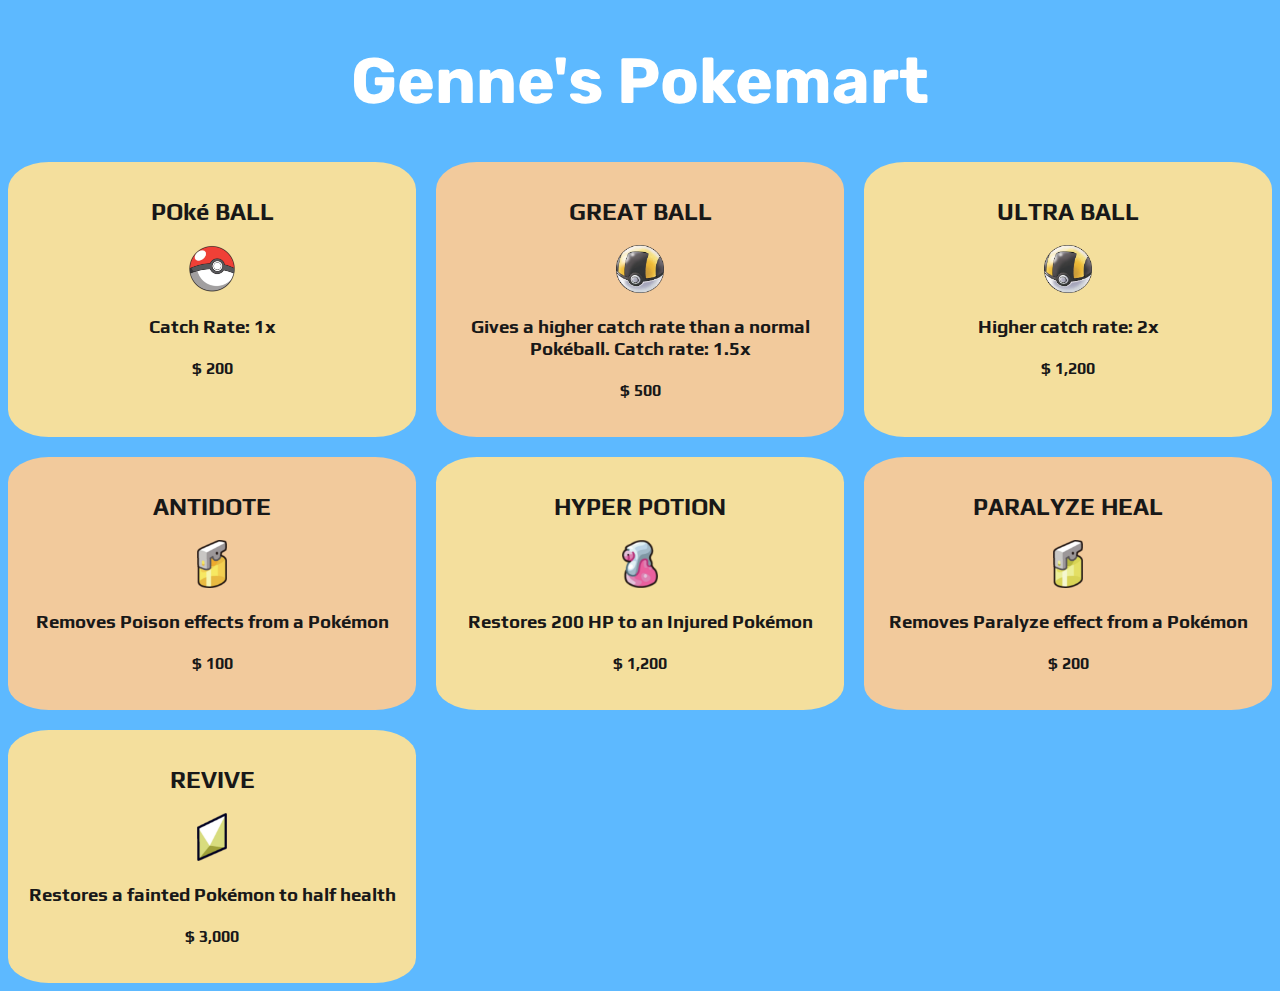
==== client/index.html @ ba46f415 "images????" ====
<!DOCTYPE html>
<html lang="en">
<head>
    <meta charset="UTF-8">
    <meta http-equiv="X-UA-Compatible" content="IE=edge">
    <meta name="viewport" content="width=device-width, initial-scale=1.0">
    <link rel="stylesheet" href="styles.css"/>
    <link rel="preconnect" href="https://fonts.googleapis.com"> 
    <link rel="preconnect" href="https://fonts.gstatic.com" crossorigin> 
    <link href="https://fonts.googleapis.com/css2?family=Play:wght@400;700&family=Rubik:ital,wght@0,300;0,400;0,700;1,300&display=swap" rel="stylesheet">
    <title>Genne's Pokemart</title>
</head>
<body>
    <header> </header>
        <h1> Genne's Pokemart </h1>

<div class="mart"> 
        <div class="yellow-mart">
            <h2 id="item-name"> POké BALL </h2>
            <img src="./assets/pokeball.webp"></img>
            <h3> Catch Rate: 1x </h3>
            <h4> $ 200  </h4>
        </div>

        <div class="orange-mart"> 
            <h2 id="item-name"> GREAT BALL  </h2>
            <img src="./assets/ultraball.webp"> </img>
            <h3> Gives a higher catch rate than a normal Pokéball. Catch rate: 1.5x </h3>
            <h4> $ 500  </h4>
        </div>

        <div class="yellow-mart">
            <h2 id="item-name"> ULTRA BALL </h2>
            <img src="./assets/ultraball.webp"> </img>
            <h3> Higher catch rate: 2x </h3>
            <h4> $ 1,200  </h4>
        </div>

        <div class="orange-mart"> 
            <h2 id="item-name"> ANTIDOTE </h2>
            <img src="./assets/antidote.webp"> </img> 
            <h3> Removes Poison effects from a Pokémon </h3>
            <h4> $ 100 </h4>
        </div>

        <div class="yellow-mart">
            <h2 id="item-name"> HYPER POTION </h2>
            <img src="./assets/hyperpotion.webp"> </img>
            <h3> Restores 200 HP to an Injured Pokémon </h3>
            <h4> $ 1,200 </h4>
        </div>

        <div class="orange-mart"> 
            <h2 id="item-name"> PARALYZE HEAL</h2>
            <img src="./assets/paralyzeheal.webp"> </img>
            <h3> Removes Paralyze effect from a Pokémon </h3>
            <h4> $ 200 </h4>
        </div>

        <div class="yellow-mart">
            <h2 id="item-name"> REVIVE </h2>
            <img src="./assets/revive.webp"> </img>
            <h3> Restores a fainted Pokémon to half health </h3>
            <h4> $ 3,000 </h4>
        </div>
</div>
<!-- 
        <button id="secret"> Secret Button </button> -->

    <script src="/client/main.js"></script>
</body>
</html>
---- client/styles.css ----
body {
    background-color: #5db9ff;
    font-family: rubik;
    color: white;
    text-align: center;
}

h1 {
    font-size: 4rem;
}

h2 {
    font-family: 3rem;
    color: #181818;
    font-family: play;
}

h3 {
    color: #181818;
    font-family: play;
}

h4 {
    color: #181818;
    font-family: play;
}

img {
    height: 3rem;
    width: auto;
}

.yellow-mart {
    background-color: #F4DF9D;
    padding: 1rem;

    text-align: center;
    border-radius: 10%;
}

.orange-mart {
    background-color: #F2CA9C;
    padding: 1rem;
    text-align: center;
    border-radius: 10%;
}

.yellow-mart:hover {
    animation: bounce 0.5s linear;
    }

.orange-mart:hover {
    animation: bounce 0.5s linear;
    }

@keyframes bounce {
    20%{
        transform: translateY(-6px);
    }
    40%{
        transform: translateY(0px);
    }
    60%{
        transform: translateY(-2px);
    }
    80%{
        transform: translateY(0px;)
    }
}


.mart {
    padding-inline-start: 0;
    display: grid;
    grid-template-columns: repeat(auto-fit, minmax(320px, 1fr));
    grid-gap: 20px;
}

/* #fbd743-yellow, #363b81 dark blue/violet */
/* F2CA9C orange/  F4DF9D pokemart yellow /pokemart green 9CE8B2*/
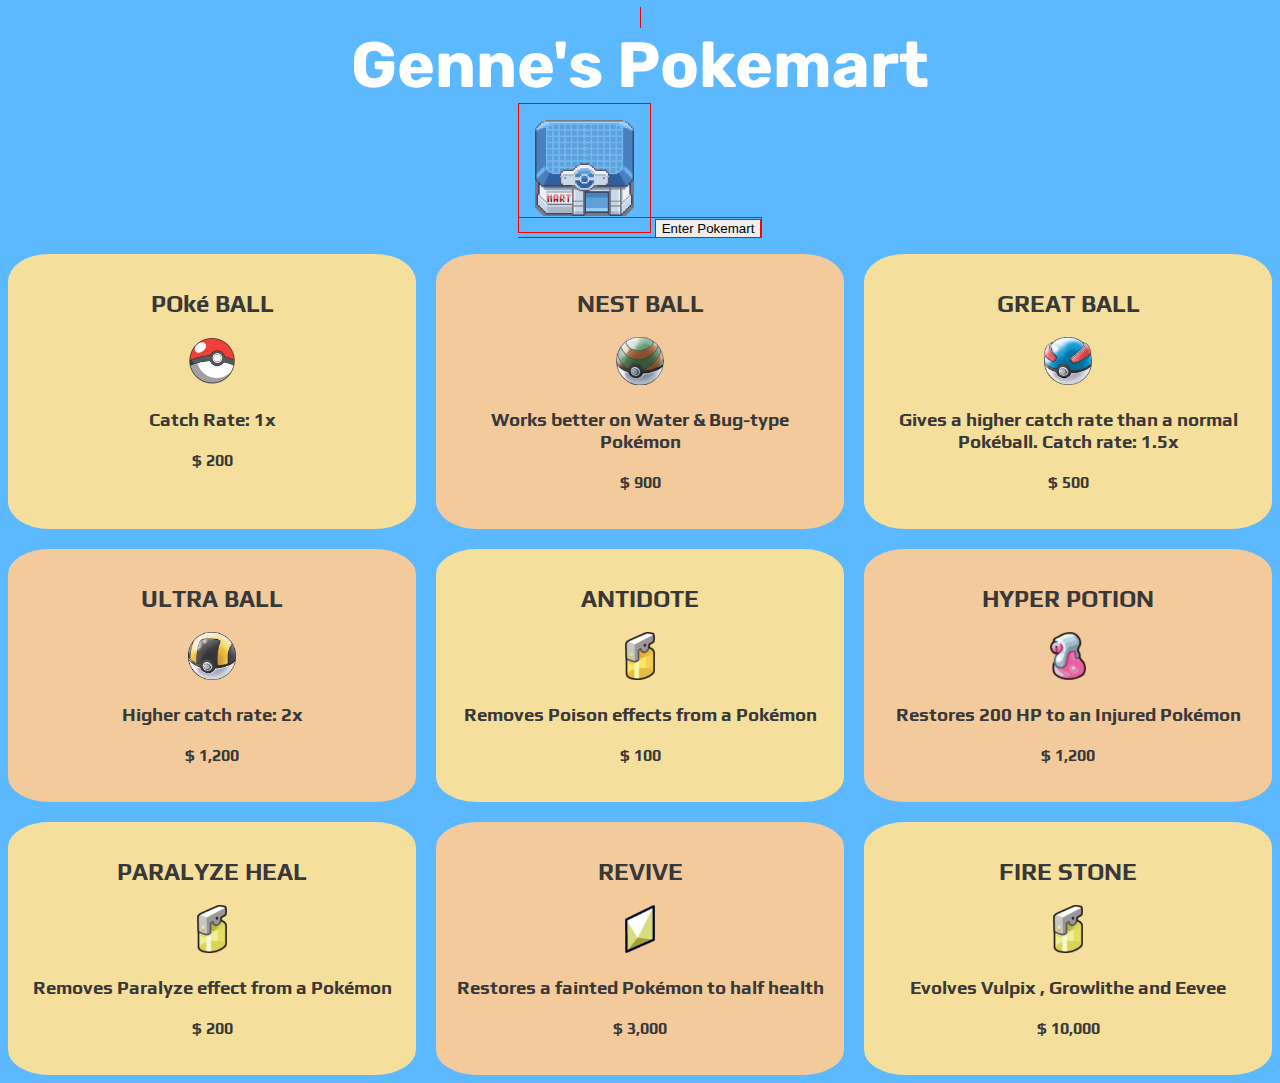
==== commit 621a940d: "button and header" ====
--- a/client/index.html
+++ b/client/index.html
@@ -11,10 +11,18 @@
     <title>Genne's Pokemart</title>
 </head>
 <body>
-    <header> </header>
-        <h1> Genne's Pokemart </h1>
+    <header>
+
+        <h1> Genne's Pokemart </h1> 
+        <img src="./assets/Pokemart.png" id="logo"></img>
+        <button class="enter-button"> Enter Pokemart </button>
+
+    </header>
+
+
 
 <div class="mart"> 
+
         <div class="yellow-mart">
             <h2 id="item-name"> POké BALL </h2>
             <img src="./assets/pokeball.webp"></img>
@@ -23,45 +31,59 @@
         </div>
 
         <div class="orange-mart"> 
+            <h2 id="item-name"> NEST BALL  </h2>
+            <img src="./assets/nestball.webp"> </img>
+            <h3> Works better on Water & Bug-type Pokémon </h3>
+            <h4> $ 900  </h4>
+        </div>
+
+        <div class="yellow-mart"> 
             <h2 id="item-name"> GREAT BALL  </h2>
-            <img src="./assets/ultraball.webp"> </img>
+            <img src="./assets/greatball.webp"> </img>
             <h3> Gives a higher catch rate than a normal Pokéball. Catch rate: 1.5x </h3>
             <h4> $ 500  </h4>
         </div>
 
-        <div class="yellow-mart">
+        <div class="orange-mart">
             <h2 id="item-name"> ULTRA BALL </h2>
             <img src="./assets/ultraball.webp"> </img>
             <h3> Higher catch rate: 2x </h3>
             <h4> $ 1,200  </h4>
         </div>
 
-        <div class="orange-mart"> 
+        <div class="yellow-mart"> 
             <h2 id="item-name"> ANTIDOTE </h2>
             <img src="./assets/antidote.webp"> </img> 
             <h3> Removes Poison effects from a Pokémon </h3>
             <h4> $ 100 </h4>
         </div>
 
-        <div class="yellow-mart">
+        <div class="orange-mart">
             <h2 id="item-name"> HYPER POTION </h2>
             <img src="./assets/hyperpotion.webp"> </img>
             <h3> Restores 200 HP to an Injured Pokémon </h3>
             <h4> $ 1,200 </h4>
         </div>
 
-        <div class="orange-mart"> 
-            <h2 id="item-name"> PARALYZE HEAL</h2>
+        <div class="yellow-mart"> 
+            <h2 id="item-name"> PARALYZE HEAL </h2>
             <img src="./assets/paralyzeheal.webp"> </img>
             <h3> Removes Paralyze effect from a Pokémon </h3>
             <h4> $ 200 </h4>
         </div>
 
-        <div class="yellow-mart">
+        <div class="orange-mart">
             <h2 id="item-name"> REVIVE </h2>
             <img src="./assets/revive.webp"> </img>
             <h3> Restores a fainted Pokémon to half health </h3>
             <h4> $ 3,000 </h4>
+        </div>
+
+        <div class="yellow-mart"> 
+            <h2 id="item-name"> FIRE STONE </h2>
+            <img src="./assets/paralyzeheal.webp"> </img>
+            <h3> Evolves Vulpix , Growlithe and Eevee </h3>
+            <h4> $ 10,000 </h4>
         </div>
 </div>
 <!-- 
--- a/client/styles.css
+++ b/client/styles.css
@@ -5,23 +5,49 @@
     text-align: center;
 }
 
+header {
+    display: inline;
+    border: 1px solid red;
+}
+
+#logo {
+    display: inline;
+    height: 6rem;
+    width: auto;
+    padding: 1rem ;
+    border: 1px solid red;
+}
+
+.enter-button {
+    text-align: center;
+    margin: auto;
+    display: inline;
+    border: 1px solid red;
+
+}
+
 h1 {
     font-size: 4rem;
+    color: white;
+    border-radius: 12px;
+    text-align: center;
+    margin: auto;
+    width: 60%;
 }
 
 h2 {
     font-family: 3rem;
-    color: #181818;
+    color: #383838;
     font-family: play;
 }
 
 h3 {
-    color: #181818;
+    color: #383838;
     font-family: play;
 }
 
 h4 {
-    color: #181818;
+    color: #383838;
     font-family: play;
 }
 
@@ -33,7 +59,6 @@
 .yellow-mart {
     background-color: #F4DF9D;
     padding: 1rem;
-
     text-align: center;
     border-radius: 10%;
 }
@@ -43,7 +68,7 @@
     padding: 1rem;
     text-align: center;
     border-radius: 10%;
-}
+} 
 
 .yellow-mart:hover {
     animation: bounce 0.5s linear;
@@ -70,11 +95,54 @@
 
 
 .mart {
+    padding-top: 1rem;
     padding-inline-start: 0;
     display: grid;
     grid-template-columns: repeat(auto-fit, minmax(320px, 1fr));
     grid-gap: 20px;
 }
 
+
+
 /* #fbd743-yellow, #363b81 dark blue/violet */
-/* F2CA9C orange/  F4DF9D pokemart yellow /pokemart green 9CE8B2*/+/* F2CA9C orange/  F4DF9D pokemart yellow /pokemart green 9CE8B2*/
+
+/* .flip-card-inner {
+
+    position: relative;
+    width: 90%;
+    height: 90%;
+    text-align: center;
+    transition: transform 0.8s;
+    transform-style: preserve-3d;
+  }
+  
+  /* Do an horizontal flip when you move the mouse over the flip box container */
+  /* .flip-card:hover .flip-card-inner {
+    transform: rotateY(180deg);
+  }
+  
+  /* Position the front and back side */
+  /* .flip-card-front, .flip-card-back {
+    position: absolute;
+    width: 90%;
+    height: 90%;
+    -webkit-backface-visibility: hidden; /* Safari */
+    /* backface-visibility: hidden;
+  }
+   */
+  /* Style the front side (fallback if image is missing) */
+  /* .flip-card-front {
+    background-color: #F4DF9D;
+    padding: 1rem;
+    text-align: center;
+    border-radius: 10%;
+  } */
+  
+  /* Style the back side */
+  /* .flip-card-back {
+    border-radius: 10%;
+    background-color: #F2CA9C;
+    color: white;
+    transform: rotateY(180deg);
+  } */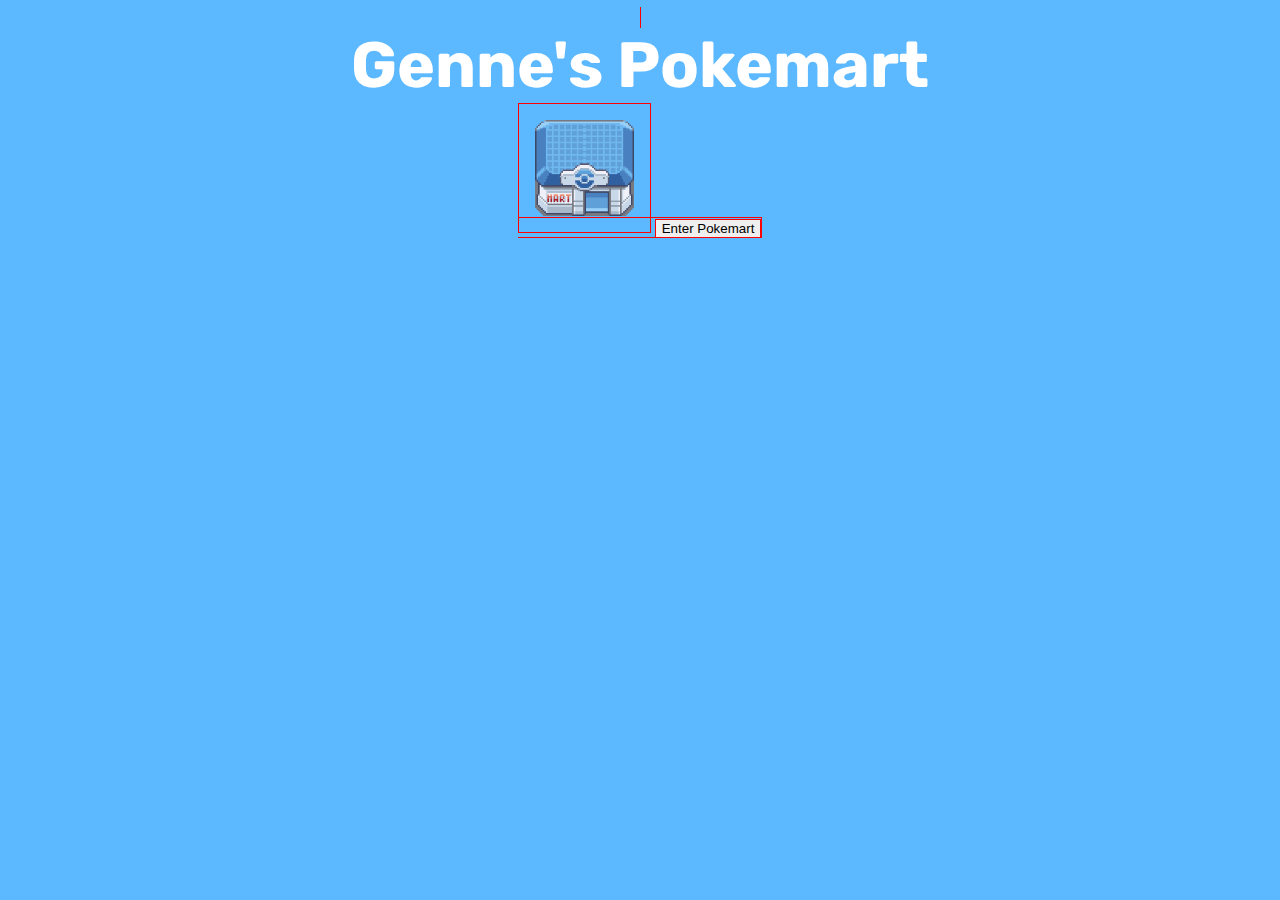
==== commit e5140d76: "display hidden button" ====
--- a/client/index.html
+++ b/client/index.html
@@ -15,7 +15,7 @@
 
         <h1> Genne's Pokemart </h1> 
         <img src="./assets/Pokemart.png" id="logo"></img>
-        <button class="enter-button"> Enter Pokemart </button>
+        <button class="enter-button" onclick="myFunction()"> Enter Pokemart </button>
 
     </header>
 
--- a/client/styles.css
+++ b/client/styles.css
@@ -100,6 +100,7 @@
     display: grid;
     grid-template-columns: repeat(auto-fit, minmax(320px, 1fr));
     grid-gap: 20px;
+    display: none;
 }
 
 
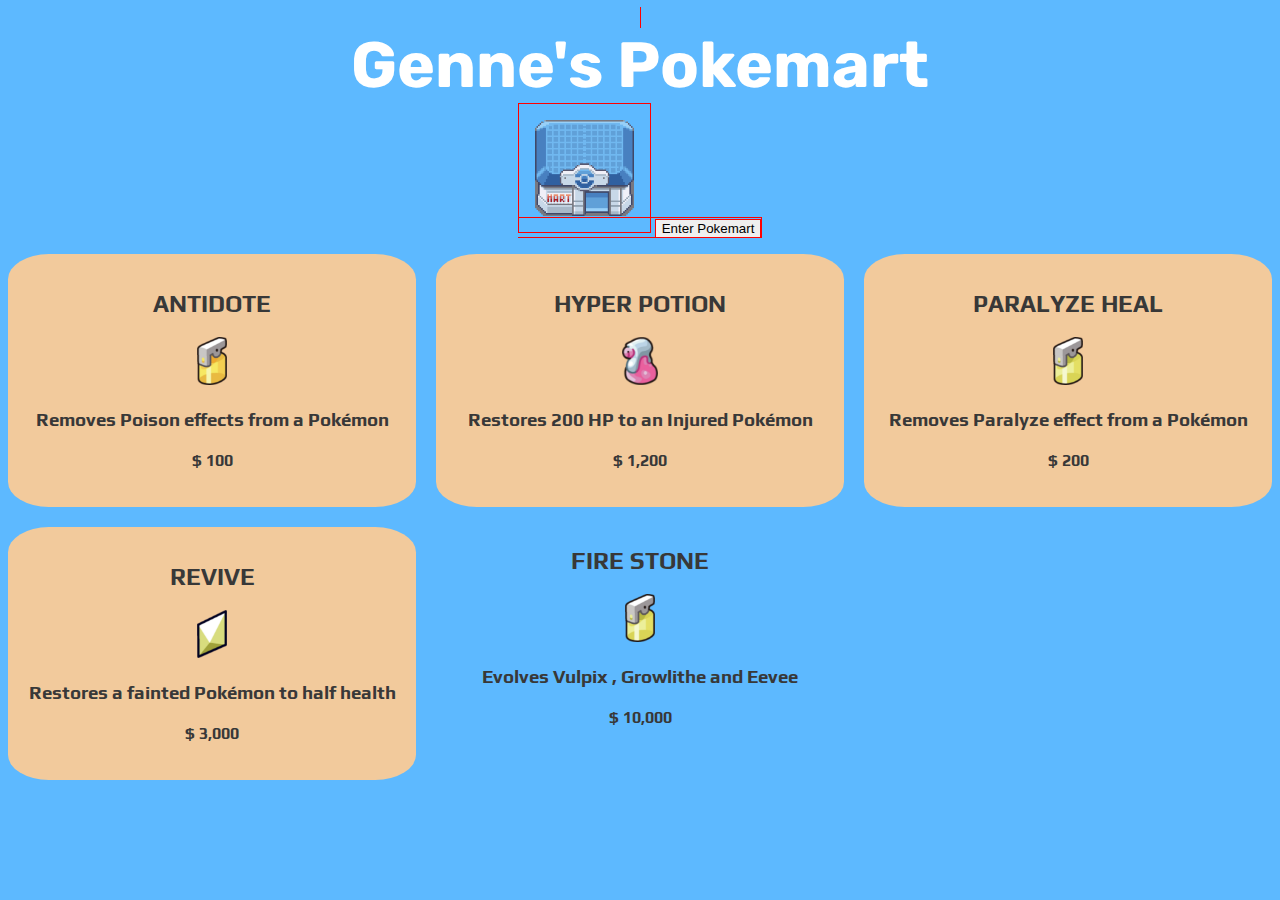
==== commit fd9a1d37: "adding filter buttons" ====
--- a/client/index.html
+++ b/client/index.html
@@ -15,9 +15,12 @@
 
         <h1> Genne's Pokemart </h1> 
         <img src="./assets/Pokemart.png" id="logo"></img>
-        <button class="enter-button" onclick="myFunction()"> Enter Pokemart </button>
+        <button class="enter-button" onclick="enterMart()"> Enter Pokemart </button>
 
     </header>
+
+    <!-- enter mart button opens up options, 
+    then can choose pokeballs or other -->
 
 
 
@@ -30,7 +33,7 @@
             <h4> $ 200  </h4>
         </div>
 
-        <div class="orange-mart"> 
+        <div class="yellow-mart"> 
             <h2 id="item-name"> NEST BALL  </h2>
             <img src="./assets/nestball.webp"> </img>
             <h3> Works better on Water & Bug-type Pokémon </h3>
@@ -44,14 +47,14 @@
             <h4> $ 500  </h4>
         </div>
 
-        <div class="orange-mart">
+        <div class="yellow-mart">
             <h2 id="item-name"> ULTRA BALL </h2>
             <img src="./assets/ultraball.webp"> </img>
             <h3> Higher catch rate: 2x </h3>
             <h4> $ 1,200  </h4>
         </div>
 
-        <div class="yellow-mart"> 
+        <div class="orange-mart"> 
             <h2 id="item-name"> ANTIDOTE </h2>
             <img src="./assets/antidote.webp"> </img> 
             <h3> Removes Poison effects from a Pokémon </h3>
@@ -65,7 +68,7 @@
             <h4> $ 1,200 </h4>
         </div>
 
-        <div class="yellow-mart"> 
+        <div class="orange-mart"> 
             <h2 id="item-name"> PARALYZE HEAL </h2>
             <img src="./assets/paralyzeheal.webp"> </img>
             <h3> Removes Paralyze effect from a Pokémon </h3>
@@ -79,7 +82,7 @@
             <h4> $ 3,000 </h4>
         </div>
 
-        <div class="yellow-mart"> 
+        <div class="green-mart"> 
             <h2 id="item-name"> FIRE STONE </h2>
             <img src="./assets/paralyzeheal.webp"> </img>
             <h3> Evolves Vulpix , Growlithe and Eevee </h3>
--- a/client/styles.css
+++ b/client/styles.css
@@ -61,6 +61,7 @@
     padding: 1rem;
     text-align: center;
     border-radius: 10%;
+    display: none;
 }
 
 .orange-mart {
@@ -100,7 +101,6 @@
     display: grid;
     grid-template-columns: repeat(auto-fit, minmax(320px, 1fr));
     grid-gap: 20px;
-    display: none;
 }
 
 
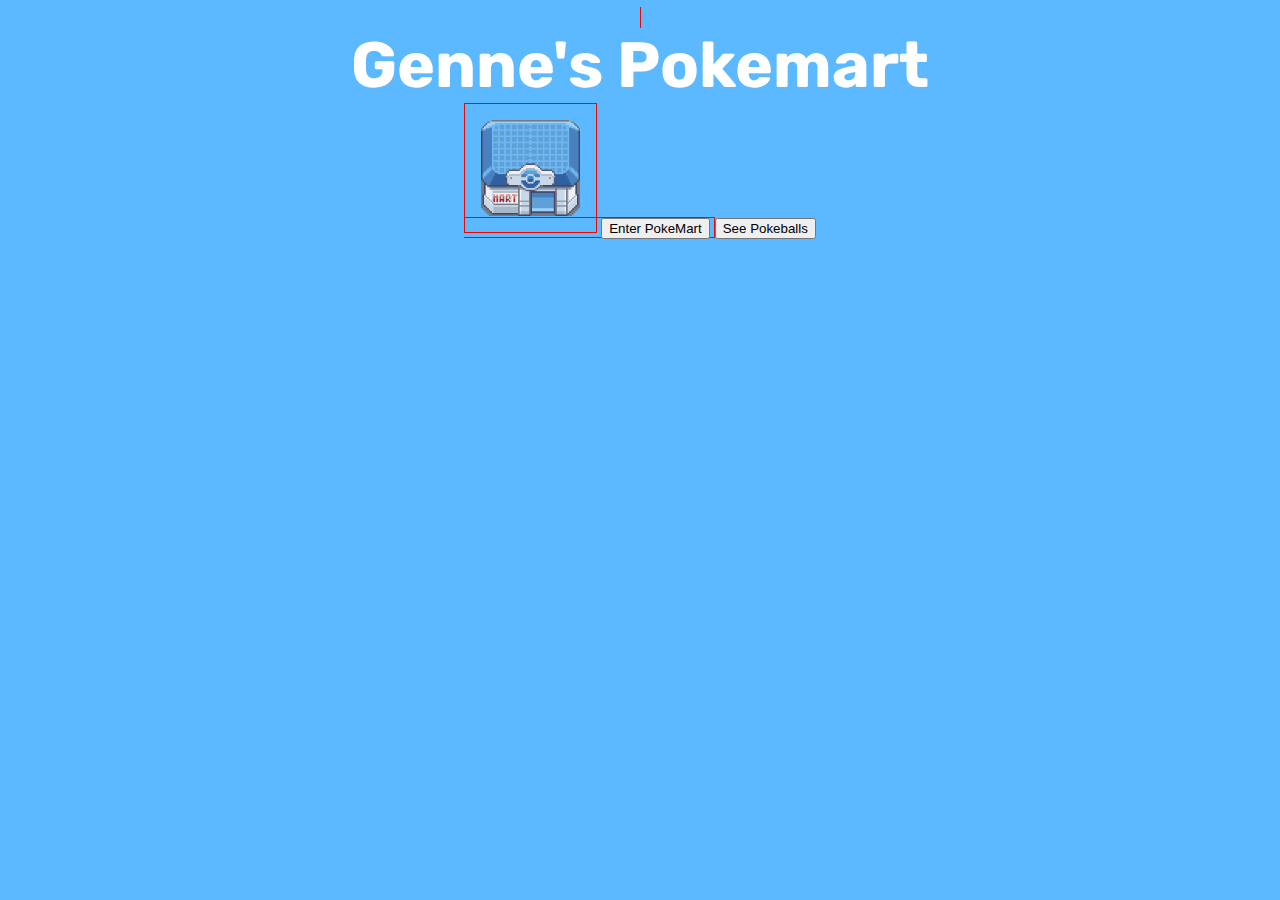
==== commit bebb99fc: "trying to add features to pokemart" ====
--- a/client/index.html
+++ b/client/index.html
@@ -15,79 +15,80 @@
 
         <h1> Genne's Pokemart </h1> 
         <img src="./assets/Pokemart.png" id="logo"></img>
-        <button class="enter-button" onclick="enterMart()"> Enter Pokemart </button>
-
+        <button id="enter-mart" onclick="enterMart()"> Enter PokeMart</button>
     </header>
 
     <!-- enter mart button opens up options, 
     then can choose pokeballs or other -->
 
+    <button class="find-pokeballs" onclick="checkPokeballs()"> See Pokeballs </button>
 
 
-<div class="mart"> 
+<div class = "hidden-mart">
+    <div class="mart"> 
+            <div class="yellow-mart">
+                <h2 id="item-name"> POké BALL </h2>
+                <img src="./assets/pokeball.webp"></img>
+                <h3> Catch Rate: 1x </h3>
+                <h4> $ 200  </h4>
+            </div>
 
-        <div class="yellow-mart">
-            <h2 id="item-name"> POké BALL </h2>
-            <img src="./assets/pokeball.webp"></img>
-            <h3> Catch Rate: 1x </h3>
-            <h4> $ 200  </h4>
-        </div>
+            <div class="yellow-mart"> 
+                <h2 id="item-name"> NEST BALL  </h2>
+                <img src="./assets/nestball.webp"> </img>
+                <h3> Works better on Water & Bug-type Pokémon </h3>
+                <h4> $ 900  </h4>
+            </div>
 
-        <div class="yellow-mart"> 
-            <h2 id="item-name"> NEST BALL  </h2>
-            <img src="./assets/nestball.webp"> </img>
-            <h3> Works better on Water & Bug-type Pokémon </h3>
-            <h4> $ 900  </h4>
-        </div>
+            <div class="yellow-mart"> 
+                <h2 id="item-name"> GREAT BALL  </h2>
+                <img src="./assets/greatball.webp"> </img>
+                <h3> Gives a higher catch rate than a normal Pokéball. Catch rate: 1.5x </h3>
+                <h4> $ 500  </h4>
+            </div>
 
-        <div class="yellow-mart"> 
-            <h2 id="item-name"> GREAT BALL  </h2>
-            <img src="./assets/greatball.webp"> </img>
-            <h3> Gives a higher catch rate than a normal Pokéball. Catch rate: 1.5x </h3>
-            <h4> $ 500  </h4>
-        </div>
+            <div class="yellow-mart">
+                <h2 id="item-name"> ULTRA BALL </h2>
+                <img src="./assets/ultraball.webp"> </img>
+                <h3> Higher catch rate: 2x </h3>
+                <h4> $ 1,200  </h4>
+            </div>
 
-        <div class="yellow-mart">
-            <h2 id="item-name"> ULTRA BALL </h2>
-            <img src="./assets/ultraball.webp"> </img>
-            <h3> Higher catch rate: 2x </h3>
-            <h4> $ 1,200  </h4>
-        </div>
+            <div class="orange-mart"> 
+                <h2 id="item-name"> ANTIDOTE </h2>
+                <img src="./assets/antidote.webp"> </img> 
+                <h3> Removes Poison effects from a Pokémon </h3>
+                <h4> $ 100 </h4>
+            </div>
 
-        <div class="orange-mart"> 
-            <h2 id="item-name"> ANTIDOTE </h2>
-            <img src="./assets/antidote.webp"> </img> 
-            <h3> Removes Poison effects from a Pokémon </h3>
-            <h4> $ 100 </h4>
-        </div>
+            <div class="orange-mart">
+                <h2 id="item-name"> HYPER POTION </h2>
+                <img src="./assets/hyperpotion.webp"> </img>
+                <h3> Restores 200 HP to an Injured Pokémon </h3>
+                <h4> $ 1,200 </h4>
+            </div>
 
-        <div class="orange-mart">
-            <h2 id="item-name"> HYPER POTION </h2>
-            <img src="./assets/hyperpotion.webp"> </img>
-            <h3> Restores 200 HP to an Injured Pokémon </h3>
-            <h4> $ 1,200 </h4>
-        </div>
+            <div class="orange-mart"> 
+                <h2 id="item-name"> PARALYZE HEAL </h2>
+                <img src="./assets/paralyzeheal.webp"> </img>
+                <h3> Removes Paralyze effect from a Pokémon </h3>
+                <h4> $ 200 </h4>
+            </div>
 
-        <div class="orange-mart"> 
-            <h2 id="item-name"> PARALYZE HEAL </h2>
-            <img src="./assets/paralyzeheal.webp"> </img>
-            <h3> Removes Paralyze effect from a Pokémon </h3>
-            <h4> $ 200 </h4>
-        </div>
+            <div class="orange-mart">
+                <h2 id="item-name"> REVIVE </h2>
+                <img src="./assets/revive.webp"> </img>
+                <h3> Restores a fainted Pokémon to half health </h3>
+                <h4> $ 3,000 </h4>
+            </div>
 
-        <div class="orange-mart">
-            <h2 id="item-name"> REVIVE </h2>
-            <img src="./assets/revive.webp"> </img>
-            <h3> Restores a fainted Pokémon to half health </h3>
-            <h4> $ 3,000 </h4>
-        </div>
-
-        <div class="green-mart"> 
-            <h2 id="item-name"> FIRE STONE </h2>
-            <img src="./assets/paralyzeheal.webp"> </img>
-            <h3> Evolves Vulpix , Growlithe and Eevee </h3>
-            <h4> $ 10,000 </h4>
-        </div>
+            <div class="green-mart"> 
+                <h2 id="item-name"> FIRE STONE </h2>
+                <img src="./assets/paralyzeheal.webp"> </img>
+                <h3> Evolves Vulpix , Growlithe and Eevee </h3>
+                <h4> $ 10,000 </h4>
+            </div>
+    </div>
 </div>
 <!-- 
         <button id="secret"> Secret Button </button> -->
--- a/client/styles.css
+++ b/client/styles.css
@@ -103,6 +103,9 @@
     grid-gap: 20px;
 }
 
+.hidden-mart {
+    visibility: hidden;
+}
 
 
 /* #fbd743-yellow, #363b81 dark blue/violet */
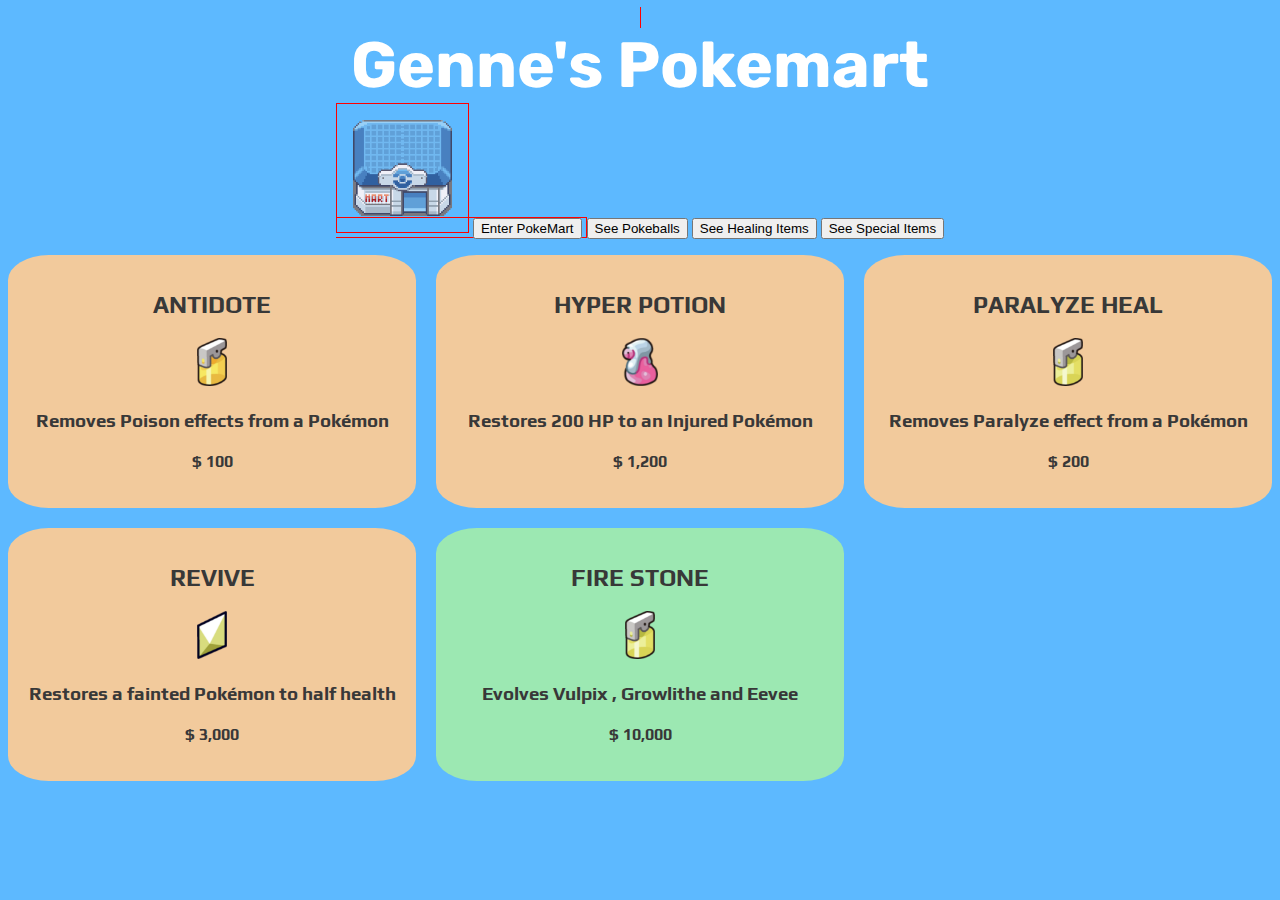
==== commit aa4d763a: "find items by category" ====
--- a/client/index.html
+++ b/client/index.html
@@ -22,9 +22,11 @@
     then can choose pokeballs or other -->
 
     <button class="find-pokeballs" onclick="checkPokeballs()"> See Pokeballs </button>
+    <button class="find-potions" onclick="checkPotions()"> See Healing Items </button>
+    <button class="find-stones" onclick="checkStones()"> See Special Items </button>
 
 
-<div class = "hidden-mart">
+<!-- <div class = "hidden-mart"> -->
     <div class="mart"> 
             <div class="yellow-mart">
                 <h2 id="item-name"> POké BALL </h2>
@@ -89,7 +91,7 @@
                 <h4> $ 10,000 </h4>
             </div>
     </div>
-</div>
+<!-- </div> -->
 <!-- 
         <button id="secret"> Secret Button </button> -->
 
--- a/client/styles.css
+++ b/client/styles.css
@@ -71,11 +71,22 @@
     border-radius: 10%;
 } 
 
+.green-mart {
+    background-color: #9CE8B2;
+    padding: 1rem;
+    text-align: center;
+    border-radius: 10%;
+} 
+
 .yellow-mart:hover {
     animation: bounce 0.5s linear;
     }
 
 .orange-mart:hover {
+    animation: bounce 0.5s linear;
+    }
+
+.green-mart:hover {
     animation: bounce 0.5s linear;
     }
 
@@ -103,9 +114,9 @@
     grid-gap: 20px;
 }
 
-.hidden-mart {
+/* .hidden-mart {
     visibility: hidden;
-}
+} */
 
 
 /* #fbd743-yellow, #363b81 dark blue/violet */
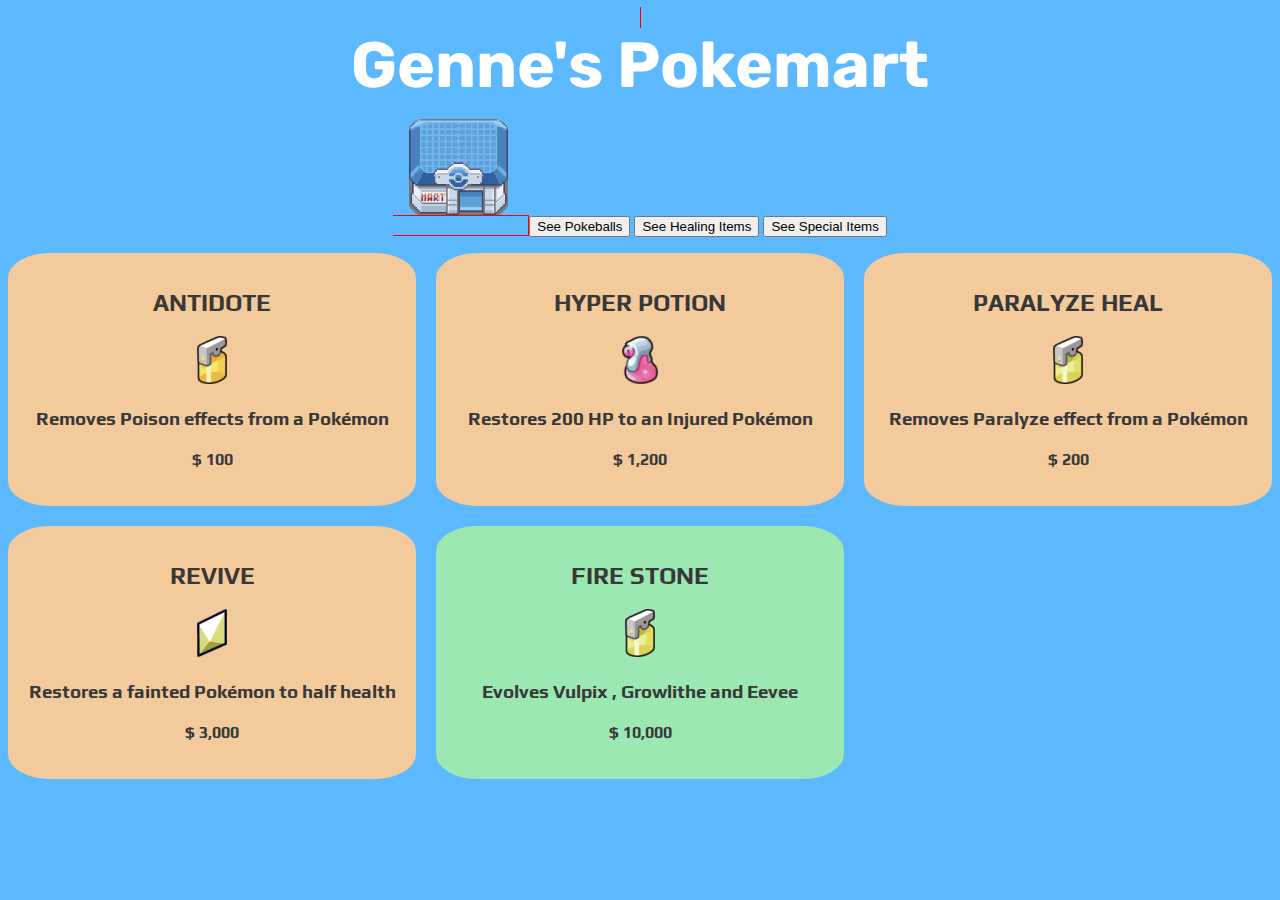
==== commit 3a15891b: "filter by items, need to fix css" ====
--- a/client/index.html
+++ b/client/index.html
@@ -15,7 +15,7 @@
 
         <h1> Genne's Pokemart </h1> 
         <img src="./assets/Pokemart.png" id="logo"></img>
-        <button id="enter-mart" onclick="enterMart()"> Enter PokeMart</button>
+        <!-- <button id="enter-mart" onclick="enterMart()"> Enter PokeMart</button> -->
     </header>
 
     <!-- enter mart button opens up options, 
@@ -95,6 +95,6 @@
 <!-- 
         <button id="secret"> Secret Button </button> -->
 
-    <script src="/client/main.js"></script>
+    <script src="/main.js"></script>
 </body>
 </html>--- a/client/styles.css
+++ b/client/styles.css
@@ -15,7 +15,6 @@
     height: 6rem;
     width: auto;
     padding: 1rem ;
-    border: 1px solid red;
 }
 
 .enter-button {
